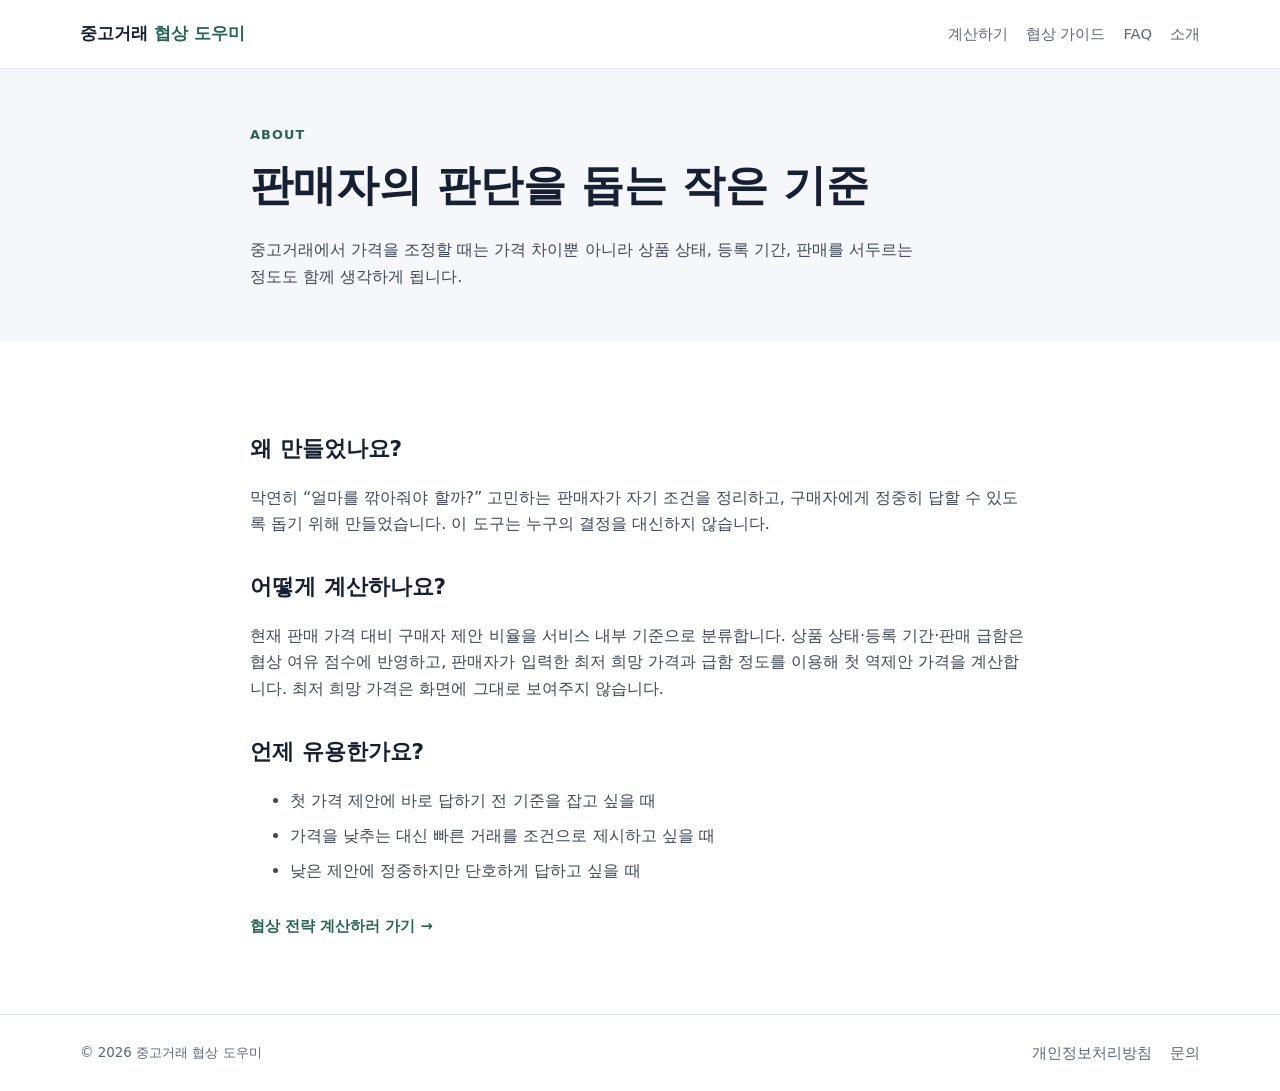
==== about.html @ 76026263 "Initial commit: 중고거래 협상 도우미" ====
<!doctype html><html lang="ko"><head><meta charset="utf-8"><meta name="viewport" content="width=device-width,initial-scale=1"><title>서비스 소개 | 중고거래 협상 도우미</title><meta name="description" content="중고거래 협상 도우미의 목적, 계산 방식, 이용 방법을 소개합니다."><link rel="canonical" href="https://example.com/about.html"><meta property="og:title" content="서비스 소개 | 중고거래 협상 도우미"><meta property="og:description" content="입력 조건을 바탕으로 협상 전략을 계산하는 방식"><meta property="og:type" content="website"><link rel="stylesheet" href="css/style.css"></head><body><header class="site-header"><div class="container nav"><a class="brand" href="index.html">중고거래 <span>협상 도우미</span></a><button class="menu-toggle" type="button" aria-expanded="false" aria-controls="site-nav">메뉴</button><nav id="site-nav" aria-label="주요 메뉴"><a href="index.html">계산하기</a><a href="guide.html">협상 가이드</a><a href="faq.html">FAQ</a><a href="about.html" aria-current="page">소개</a></nav></div></header><main><section class="page-hero"><div class="container prose"><p class="eyebrow">About</p><h1>판매자의 판단을 돕는 작은 기준</h1><p>중고거래에서 가격을 조정할 때는 가격 차이뿐 아니라 상품 상태, 등록 기간, 판매를 서두르는 정도도 함께 생각하게 됩니다.</p></div></section><article class="section container prose"><h2>왜 만들었나요?</h2><p>막연히 “얼마를 깎아줘야 할까?” 고민하는 판매자가 자기 조건을 정리하고, 구매자에게 정중히 답할 수 있도록 돕기 위해 만들었습니다. 이 도구는 누구의 결정을 대신하지 않습니다.</p><h2>어떻게 계산하나요?</h2><p>현재 판매 가격 대비 구매자 제안 비율을 서비스 내부 기준으로 분류합니다. 상품 상태·등록 기간·판매 급함은 협상 여유 점수에 반영하고, 판매자가 입력한 최저 희망 가격과 급함 정도를 이용해 첫 역제안 가격을 계산합니다. 최저 희망 가격은 화면에 그대로 보여주지 않습니다.</p><h2>언제 유용한가요?</h2><ul><li>첫 가격 제안에 바로 답하기 전 기준을 잡고 싶을 때</li><li>가격을 낮추는 대신 빠른 거래를 조건으로 제시하고 싶을 때</li><li>낮은 제안에 정중하지만 단호하게 답하고 싶을 때</li></ul><p><a class="text-link" href="index.html">협상 전략 계산하러 가기 →</a></p></article></main><footer class="site-footer"><div class="container"><p>© 2026 중고거래 협상 도우미</p><nav><a href="privacy.html">개인정보처리방침</a><a href="contact.html">문의</a></nav></div></footer><script src="js/app.js"></script></body></html>
---- css/style.css ----
:root{--ink:#172033;--muted:#5c6677;--line:#dde3eb;--paper:#fff;--soft:#f5f7fa;--brand:#286451;--brand-dark:#164535;--accent:#eff8f4;--danger:#9a382f;--radius:16px;--shadow:0 10px 30px rgba(24,38,60,.07)}*{box-sizing:border-box}html{scroll-behavior:smooth}body{margin:0;background:var(--paper);color:var(--ink);font-family:Pretendard,"Noto Sans KR",system-ui,sans-serif;line-height:1.65}.container{width:min(1120px,calc(100% - 40px));margin:auto}.narrow{width:min(800px,calc(100% - 40px));margin:auto}.site-header{border-bottom:1px solid var(--line);background:#fff;position:sticky;top:0;z-index:5}.nav{min-height:68px;display:flex;align-items:center;justify-content:space-between;gap:20px}.brand{font-weight:800;color:var(--ink);text-decoration:none;font-size:1.05rem}.brand span{color:var(--brand)}nav{display:flex;gap:18px}nav a,.text-link,.side-note a{color:var(--muted);text-decoration:none;font-size:.92rem}nav a:hover,nav a:focus-visible,.text-link,.side-note a{color:var(--brand)}.menu-toggle{display:none}.hero{padding:76px 0 64px;background:linear-gradient(155deg,#f2f8f5,#fff 68%)}.hero h1{font-size:clamp(2rem,5vw,3.3rem);line-height:1.24;letter-spacing:-.055em;margin:.2rem 0 1rem}.hero p{font-size:1.1rem;color:var(--muted);max-width:650px}.eyebrow{font-size:.8rem!important;font-weight:800;letter-spacing:.09em;text-transform:uppercase;color:var(--brand)!important;margin:0}.notice{font-size:.92rem!important;border-left:3px solid #76aa98;padding-left:12px;margin-top:24px}.text-link{font-weight:750;display:inline-block;margin-top:14px}.section{padding:58px 0}.soft{background:var(--soft);padding:28px 0}.calculator-layout{display:grid;grid-template-columns:minmax(0,1.7fr) minmax(250px,.65fr);gap:24px;align-items:start}.card{background:#fff;border:1px solid var(--line);border-radius:var(--radius);box-shadow:var(--shadow)}.form-card{padding:clamp(20px,4vw,36px)}.section-heading h2{margin:.15rem 0;font-size:1.7rem;letter-spacing:-.04em}.section-heading p:not(.eyebrow){margin:.2rem 0 24px;color:var(--muted);font-size:.94rem}.side-note{padding:24px;background:var(--accent)}.side-note h2{font-size:1.05rem;margin:0}.side-note p{font-size:.92rem;color:var(--muted)}form{display:grid;grid-template-columns:1fr 1fr;gap:18px}.field,.full,fieldset{min-width:0}.full,fieldset{grid-column:1/-1}label,legend{font-size:.92rem;font-weight:700}em,.optional{font-style:normal;font-size:.75rem;color:var(--brand);font-weight:700}input[type=text]{margin-top:6px;width:100%;padding:12px;border:1px solid #bdc7d3;border-radius:9px;font:inherit;color:var(--ink)}input:focus-visible,button:focus-visible,a:focus-visible{outline:3px solid #8bc8b1;outline-offset:2px}small{display:block;color:var(--muted);font-size:.77rem;margin-top:4px}fieldset{margin:0;padding:0;border:0}legend{margin-bottom:8px}.choice-grid{display:flex;flex-wrap:wrap;gap:8px}.choice-grid label{font-weight:500;font-size:.84rem;padding:7px 10px;border:1px solid var(--line);border-radius:99px;cursor:pointer}.choice-grid label:has(input:checked){background:var(--accent);border-color:#74ac98;color:var(--brand-dark);font-weight:700}.choice-grid input{accent-color:var(--brand)}.button{border:0;border-radius:10px;padding:13px 18px;font:inherit;font-weight:800;cursor:pointer;transition:.18s}.button:hover{transform:translateY(-1px)}.primary{grid-column:1/-1;background:var(--brand);color:#fff}.primary:hover{background:var(--brand-dark)}.secondary{background:#e2f2ea;color:var(--brand-dark)}.ghost{background:#fff;border:1px solid var(--line);color:var(--ink);margin-top:30px}.form-errors{grid-column:1/-1;color:var(--danger);font-size:.9rem}.form-errors:not(:empty){padding:10px 12px;background:#fff2f1;border-radius:8px}.disclaimer{margin:0;color:var(--muted);font-size:.88rem;text-align:center}.site-footer{border-top:1px solid var(--line);padding:26px 0;color:var(--muted);font-size:.84rem}.site-footer .container{display:flex;justify-content:space-between;gap:16px;align-items:center}.site-footer p{margin:0}.site-footer nav{flex-wrap:wrap;justify-content:flex-end}.result-section{background:var(--soft);animation:fade .35s ease}@keyframes fade{from{opacity:0;transform:translateY(8px)}to{opacity:1;transform:none}}.result-heading{text-align:center;margin-bottom:24px}.result-heading h2{font-size:2rem;margin:.15rem}.result-heading p:last-child{color:var(--muted);margin:0}.summary-grid{display:grid;grid-template-columns:repeat(4,1fr);gap:12px}.metric{padding:19px}.metric span{display:block;color:var(--muted);font-size:.8rem}.metric strong{font-size:clamp(1.25rem,3vw,1.8rem);letter-spacing:-.04em}.metric.accent{background:var(--brand);border-color:var(--brand);color:#fff}.metric.accent span,.metric.accent small{color:#dceee7}.breathing,.response-card{margin-top:16px;padding:24px}.breathing h3,.response-card h3,.renegotiation h3{margin:0 0 8px;font-size:1.18rem}.lead{font-size:1.15rem;font-weight:800;margin:0}.breathing p:last-child{color:var(--muted);margin-bottom:0}.strategy-list{margin:0;padding-left:20px}.strategy-list li{margin:7px 0}.response-text{background:var(--soft);padding:16px;border-radius:9px;margin:14px 0}.response-card #copy-status{font-size:.85rem;color:var(--brand);margin-left:10px}.result-alert{padding:14px 16px;border-radius:10px;background:#fff5e9;border:1px solid #edc689;margin:0 0 14px;font-size:.92rem}.response-grid{display:grid;grid-template-columns:1fr 1fr;gap:12px}.response-grid article{padding:18px;border:1px solid var(--line);border-radius:12px;background:#fff}.response-grid h4{margin:0;font-size:1rem}.response-grid p{font-size:.9rem;margin:8px 0;color:var(--muted)}.response-grid blockquote{margin:10px 0 0;padding:9px 12px;border-left:3px solid #9ac7b5;background:var(--soft);font-size:.87rem}.renegotiation{margin-top:24px}.page-hero{padding:55px 0 35px;background:var(--soft)}.page-hero h1{font-size:clamp(2rem,4vw,2.7rem);margin:.3rem 0}.page-hero p{color:var(--muted);max-width:680px}.prose{max-width:780px}.prose h2{margin-top:2rem;font-size:1.35rem}.prose h3{margin-top:1.5rem;font-size:1.05rem}.prose p,.prose li{color:#3f4857}.prose li{margin:.55rem 0}.faq details{border:1px solid var(--line);border-radius:10px;padding:14px 17px;margin:10px 0}.faq summary{font-weight:800;cursor:pointer}.faq p{margin:10px 0 0}.contact-placeholder{padding:18px;background:#fff6e9;border-radius:10px;border:1px solid #ebcf9d}.skip-link{position:absolute;left:-999px}.skip-link:focus{left:10px;top:10px;background:#fff;padding:8px;z-index:10}@media(max-width:760px){.menu-toggle{display:block;background:none;border:1px solid var(--line);padding:7px 9px;border-radius:8px}.nav{flex-wrap:wrap;padding:10px 0}.nav nav{display:none;width:100%;padding-bottom:6px}.nav nav.open{display:flex;flex-wrap:wrap}.calculator-layout{grid-template-columns:1fr}.side-note{display:none}.summary-grid{grid-template-columns:1fr 1fr}.response-grid{grid-template-columns:1fr}.site-footer .container{display:block}.site-footer nav{margin-top:10px;justify-content:flex-start}.hero{padding:52px 0}.section{padding:40px 0}}@media(max-width:440px){.container,.narrow{width:min(100% - 28px,1120px)}form{grid-template-columns:1fr}.field{grid-column:1/-1}.summary-grid{grid-template-columns:1fr}.choice-grid{gap:6px}}
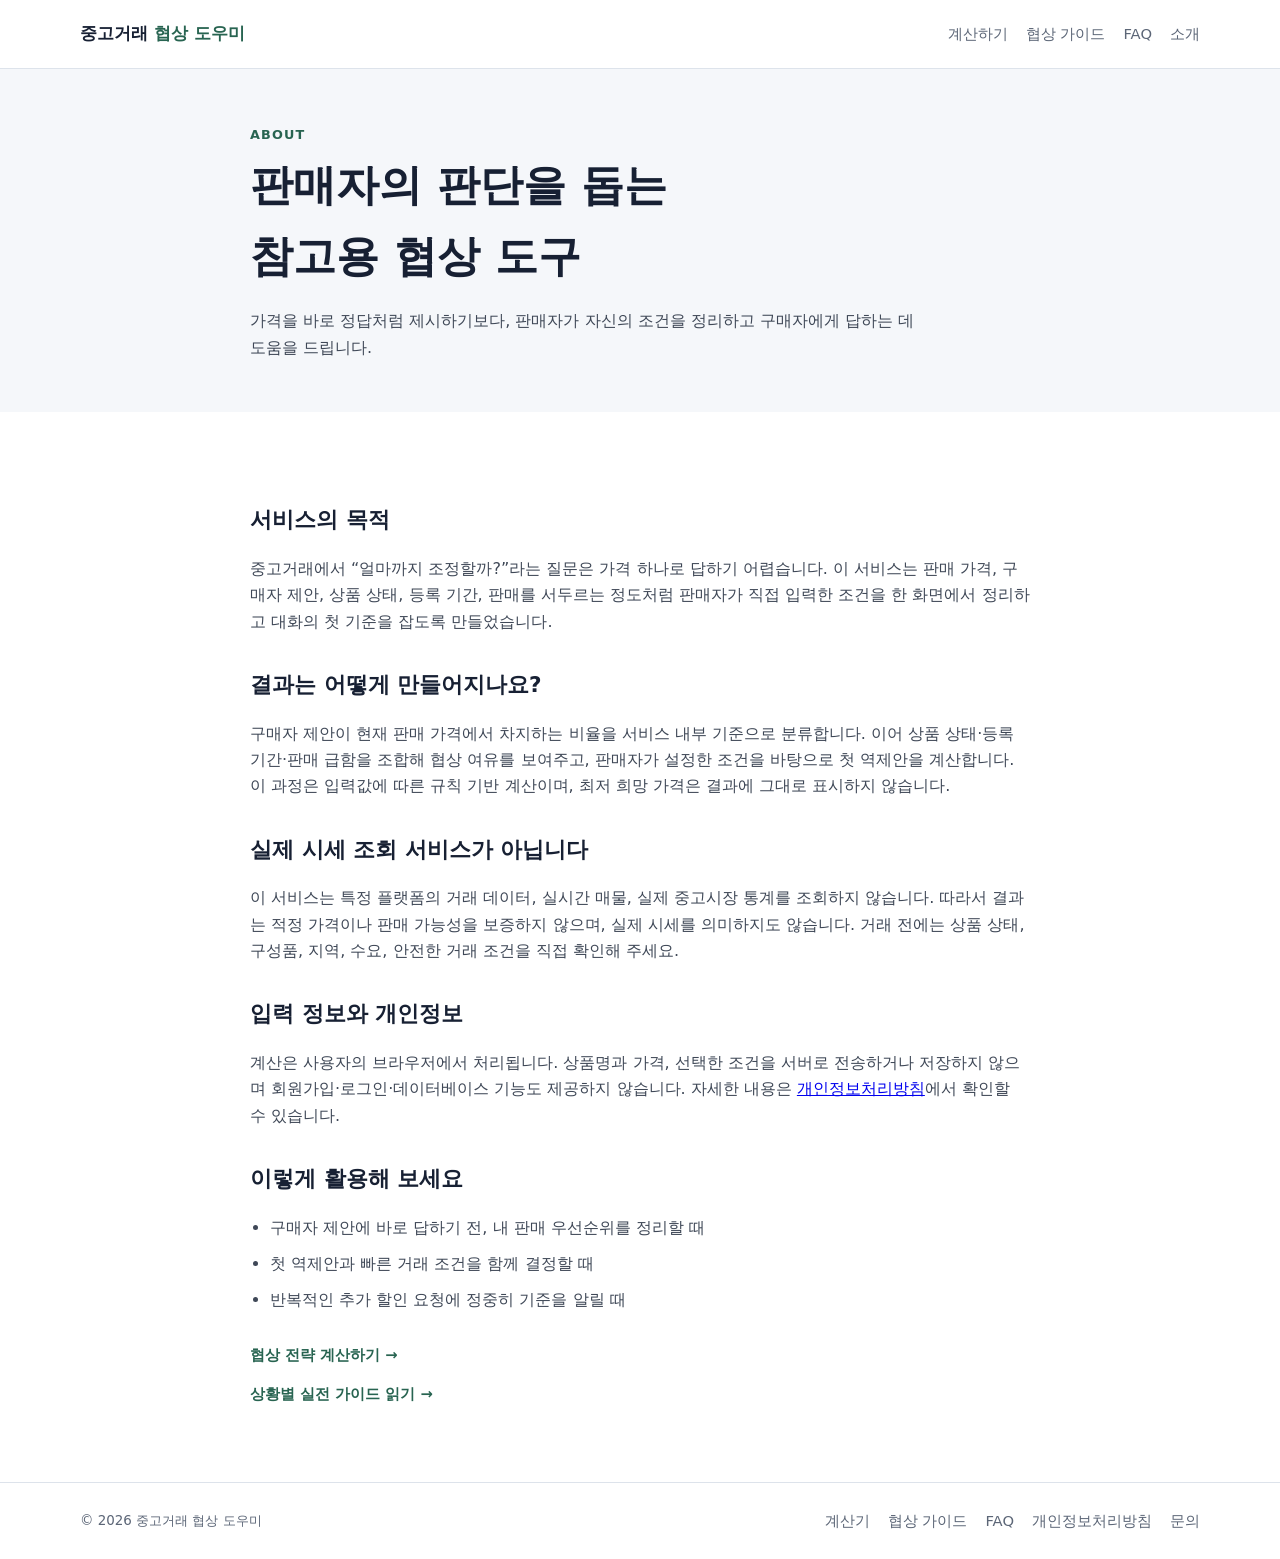
==== commit f37b8ead: "Expand content for search and AdSense readiness" ====
--- a/about.html
+++ b/about.html
@@ -1 +1 @@
-<!doctype html><html lang="ko"><head><meta charset="utf-8"><meta name="viewport" content="width=device-width,initial-scale=1"><title>서비스 소개 | 중고거래 협상 도우미</title><meta name="description" content="중고거래 협상 도우미의 목적, 계산 방식, 이용 방법을 소개합니다."><link rel="canonical" href="https://example.com/about.html"><meta property="og:title" content="서비스 소개 | 중고거래 협상 도우미"><meta property="og:description" content="입력 조건을 바탕으로 협상 전략을 계산하는 방식"><meta property="og:type" content="website"><link rel="stylesheet" href="css/style.css"></head><body><header class="site-header"><div class="container nav"><a class="brand" href="index.html">중고거래 <span>협상 도우미</span></a><button class="menu-toggle" type="button" aria-expanded="false" aria-controls="site-nav">메뉴</button><nav id="site-nav" aria-label="주요 메뉴"><a href="index.html">계산하기</a><a href="guide.html">협상 가이드</a><a href="faq.html">FAQ</a><a href="about.html" aria-current="page">소개</a></nav></div></header><main><section class="page-hero"><div class="container prose"><p class="eyebrow">About</p><h1>판매자의 판단을 돕는 작은 기준</h1><p>중고거래에서 가격을 조정할 때는 가격 차이뿐 아니라 상품 상태, 등록 기간, 판매를 서두르는 정도도 함께 생각하게 됩니다.</p></div></section><article class="section container prose"><h2>왜 만들었나요?</h2><p>막연히 “얼마를 깎아줘야 할까?” 고민하는 판매자가 자기 조건을 정리하고, 구매자에게 정중히 답할 수 있도록 돕기 위해 만들었습니다. 이 도구는 누구의 결정을 대신하지 않습니다.</p><h2>어떻게 계산하나요?</h2><p>현재 판매 가격 대비 구매자 제안 비율을 서비스 내부 기준으로 분류합니다. 상품 상태·등록 기간·판매 급함은 협상 여유 점수에 반영하고, 판매자가 입력한 최저 희망 가격과 급함 정도를 이용해 첫 역제안 가격을 계산합니다. 최저 희망 가격은 화면에 그대로 보여주지 않습니다.</p><h2>언제 유용한가요?</h2><ul><li>첫 가격 제안에 바로 답하기 전 기준을 잡고 싶을 때</li><li>가격을 낮추는 대신 빠른 거래를 조건으로 제시하고 싶을 때</li><li>낮은 제안에 정중하지만 단호하게 답하고 싶을 때</li></ul><p><a class="text-link" href="index.html">협상 전략 계산하러 가기 →</a></p></article></main><footer class="site-footer"><div class="container"><p>© 2026 중고거래 협상 도우미</p><nav><a href="privacy.html">개인정보처리방침</a><a href="contact.html">문의</a></nav></div></footer><script src="js/app.js"></script></body></html>
+<!doctype html><html lang="ko"><head><meta charset="utf-8"><meta name="viewport" content="width=device-width,initial-scale=1"><title>서비스 소개 | 중고거래 협상 도우미의 계산 기준</title><meta name="description" content="중고거래 협상 도우미의 목적, 입력 조건 기반 계산 방식, 개인정보 처리 원칙을 소개합니다."><link rel="canonical" href="https://used-market-negotiation-helper.rlawhddh3803.workers.dev/about.html"><meta property="og:title" content="서비스 소개 | 중고거래 협상 도우미"><meta property="og:description" content="입력 조건을 바탕으로 협상 대화를 돕는 참고용 도구"><meta property="og:type" content="website"><meta property="og:url" content="https://used-market-negotiation-helper.rlawhddh3803.workers.dev/about.html"><link rel="stylesheet" href="css/style.css"></head><body><a class="skip-link" href="#main">본문으로 건너뛰기</a><header class="site-header"><div class="container nav"><a class="brand" href="index.html">중고거래 <span>협상 도우미</span></a><button class="menu-toggle" type="button" aria-expanded="false" aria-controls="site-nav">메뉴</button><nav id="site-nav" aria-label="주요 메뉴"><a href="index.html">계산하기</a><a href="guide.html">협상 가이드</a><a href="faq.html">FAQ</a><a href="about.html" aria-current="page">소개</a></nav></div></header><main id="main"><section class="page-hero"><div class="container prose"><p class="eyebrow">About</p><h1>판매자의 판단을 돕는<br>참고용 협상 도구</h1><p>가격을 바로 정답처럼 제시하기보다, 판매자가 자신의 조건을 정리하고 구매자에게 답하는 데 도움을 드립니다.</p></div></section><article class="section container prose"><h2>서비스의 목적</h2><p>중고거래에서 “얼마까지 조정할까?”라는 질문은 가격 하나로 답하기 어렵습니다. 이 서비스는 판매 가격, 구매자 제안, 상품 상태, 등록 기간, 판매를 서두르는 정도처럼 판매자가 직접 입력한 조건을 한 화면에서 정리하고 대화의 첫 기준을 잡도록 만들었습니다.</p><h2>결과는 어떻게 만들어지나요?</h2><p>구매자 제안이 현재 판매 가격에서 차지하는 비율을 서비스 내부 기준으로 분류합니다. 이어 상품 상태·등록 기간·판매 급함을 조합해 협상 여유를 보여주고, 판매자가 설정한 조건을 바탕으로 첫 역제안을 계산합니다. 이 과정은 입력값에 따른 규칙 기반 계산이며, 최저 희망 가격은 결과에 그대로 표시하지 않습니다.</p><h2>실제 시세 조회 서비스가 아닙니다</h2><p>이 서비스는 특정 플랫폼의 거래 데이터, 실시간 매물, 실제 중고시장 통계를 조회하지 않습니다. 따라서 결과는 적정 가격이나 판매 가능성을 보증하지 않으며, 실제 시세를 의미하지도 않습니다. 거래 전에는 상품 상태, 구성품, 지역, 수요, 안전한 거래 조건을 직접 확인해 주세요.</p><h2>입력 정보와 개인정보</h2><p>계산은 사용자의 브라우저에서 처리됩니다. 상품명과 가격, 선택한 조건을 서버로 전송하거나 저장하지 않으며 회원가입·로그인·데이터베이스 기능도 제공하지 않습니다. 자세한 내용은 <a href="privacy.html">개인정보처리방침</a>에서 확인할 수 있습니다.</p><h2>이렇게 활용해 보세요</h2><ul class="trust-list"><li>구매자 제안에 바로 답하기 전, 내 판매 우선순위를 정리할 때</li><li>첫 역제안과 빠른 거래 조건을 함께 결정할 때</li><li>반복적인 추가 할인 요청에 정중히 기준을 알릴 때</li></ul><p><a class="text-link" href="index.html">협상 전략 계산하기 →</a><br><a class="text-link" href="guide.html">상황별 실전 가이드 읽기 →</a></p></article></main><footer class="site-footer"><div class="container"><p>© 2026 중고거래 협상 도우미</p><nav aria-label="하단 메뉴"><a href="index.html">계산기</a><a href="guide.html">협상 가이드</a><a href="faq.html">FAQ</a><a href="privacy.html">개인정보처리방침</a><a href="contact.html">문의</a></nav></div></footer><script src="js/app.js"></script></body></html>
--- a/css/style.css
+++ b/css/style.css
@@ -1 +1 @@
-:root{--ink:#172033;--muted:#5c6677;--line:#dde3eb;--paper:#fff;--soft:#f5f7fa;--brand:#286451;--brand-dark:#164535;--accent:#eff8f4;--danger:#9a382f;--radius:16px;--shadow:0 10px 30px rgba(24,38,60,.07)}*{box-sizing:border-box}html{scroll-behavior:smooth}body{margin:0;background:var(--paper);color:var(--ink);font-family:Pretendard,"Noto Sans KR",system-ui,sans-serif;line-height:1.65}.container{width:min(1120px,calc(100% - 40px));margin:auto}.narrow{width:min(800px,calc(100% - 40px));margin:auto}.site-header{border-bottom:1px solid var(--line);background:#fff;position:sticky;top:0;z-index:5}.nav{min-height:68px;display:flex;align-items:center;justify-content:space-between;gap:20px}.brand{font-weight:800;color:var(--ink);text-decoration:none;font-size:1.05rem}.brand span{color:var(--brand)}nav{display:flex;gap:18px}nav a,.text-link,.side-note a{color:var(--muted);text-decoration:none;font-size:.92rem}nav a:hover,nav a:focus-visible,.text-link,.side-note a{color:var(--brand)}.menu-toggle{display:none}.hero{padding:76px 0 64px;background:linear-gradient(155deg,#f2f8f5,#fff 68%)}.hero h1{font-size:clamp(2rem,5vw,3.3rem);line-height:1.24;letter-spacing:-.055em;margin:.2rem 0 1rem}.hero p{font-size:1.1rem;color:var(--muted);max-width:650px}.eyebrow{font-size:.8rem!important;font-weight:800;letter-spacing:.09em;text-transform:uppercase;color:var(--brand)!important;margin:0}.notice{font-size:.92rem!important;border-left:3px solid #76aa98;padding-left:12px;margin-top:24px}.text-link{font-weight:750;display:inline-block;margin-top:14px}.section{padding:58px 0}.soft{background:var(--soft);padding:28px 0}.calculator-layout{display:grid;grid-template-columns:minmax(0,1.7fr) minmax(250px,.65fr);gap:24px;align-items:start}.card{background:#fff;border:1px solid var(--line);border-radius:var(--radius);box-shadow:var(--shadow)}.form-card{padding:clamp(20px,4vw,36px)}.section-heading h2{margin:.15rem 0;font-size:1.7rem;letter-spacing:-.04em}.section-heading p:not(.eyebrow){margin:.2rem 0 24px;color:var(--muted);font-size:.94rem}.side-note{padding:24px;background:var(--accent)}.side-note h2{font-size:1.05rem;margin:0}.side-note p{font-size:.92rem;color:var(--muted)}form{display:grid;grid-template-columns:1fr 1fr;gap:18px}.field,.full,fieldset{min-width:0}.full,fieldset{grid-column:1/-1}label,legend{font-size:.92rem;font-weight:700}em,.optional{font-style:normal;font-size:.75rem;color:var(--brand);font-weight:700}input[type=text]{margin-top:6px;width:100%;padding:12px;border:1px solid #bdc7d3;border-radius:9px;font:inherit;color:var(--ink)}input:focus-visible,button:focus-visible,a:focus-visible{outline:3px solid #8bc8b1;outline-offset:2px}small{display:block;color:var(--muted);font-size:.77rem;margin-top:4px}fieldset{margin:0;padding:0;border:0}legend{margin-bottom:8px}.choice-grid{display:flex;flex-wrap:wrap;gap:8px}.choice-grid label{font-weight:500;font-size:.84rem;padding:7px 10px;border:1px solid var(--line);border-radius:99px;cursor:pointer}.choice-grid label:has(input:checked){background:var(--accent);border-color:#74ac98;color:var(--brand-dark);font-weight:700}.choice-grid input{accent-color:var(--brand)}.button{border:0;border-radius:10px;padding:13px 18px;font:inherit;font-weight:800;cursor:pointer;transition:.18s}.button:hover{transform:translateY(-1px)}.primary{grid-column:1/-1;background:var(--brand);color:#fff}.primary:hover{background:var(--brand-dark)}.secondary{background:#e2f2ea;color:var(--brand-dark)}.ghost{background:#fff;border:1px solid var(--line);color:var(--ink);margin-top:30px}.form-errors{grid-column:1/-1;color:var(--danger);font-size:.9rem}.form-errors:not(:empty){padding:10px 12px;background:#fff2f1;border-radius:8px}.disclaimer{margin:0;color:var(--muted);font-size:.88rem;text-align:center}.site-footer{border-top:1px solid var(--line);padding:26px 0;color:var(--muted);font-size:.84rem}.site-footer .container{display:flex;justify-content:space-between;gap:16px;align-items:center}.site-footer p{margin:0}.site-footer nav{flex-wrap:wrap;justify-content:flex-end}.result-section{background:var(--soft);animation:fade .35s ease}@keyframes fade{from{opacity:0;transform:translateY(8px)}to{opacity:1;transform:none}}.result-heading{text-align:center;margin-bottom:24px}.result-heading h2{font-size:2rem;margin:.15rem}.result-heading p:last-child{color:var(--muted);margin:0}.summary-grid{display:grid;grid-template-columns:repeat(4,1fr);gap:12px}.metric{padding:19px}.metric span{display:block;color:var(--muted);font-size:.8rem}.metric strong{font-size:clamp(1.25rem,3vw,1.8rem);letter-spacing:-.04em}.metric.accent{background:var(--brand);border-color:var(--brand);color:#fff}.metric.accent span,.metric.accent small{color:#dceee7}.breathing,.response-card{margin-top:16px;padding:24px}.breathing h3,.response-card h3,.renegotiation h3{margin:0 0 8px;font-size:1.18rem}.lead{font-size:1.15rem;font-weight:800;margin:0}.breathing p:last-child{color:var(--muted);margin-bottom:0}.strategy-list{margin:0;padding-left:20px}.strategy-list li{margin:7px 0}.response-text{background:var(--soft);padding:16px;border-radius:9px;margin:14px 0}.response-card #copy-status{font-size:.85rem;color:var(--brand);margin-left:10px}.result-alert{padding:14px 16px;border-radius:10px;background:#fff5e9;border:1px solid #edc689;margin:0 0 14px;font-size:.92rem}.response-grid{display:grid;grid-template-columns:1fr 1fr;gap:12px}.response-grid article{padding:18px;border:1px solid var(--line);border-radius:12px;background:#fff}.response-grid h4{margin:0;font-size:1rem}.response-grid p{font-size:.9rem;margin:8px 0;color:var(--muted)}.response-grid blockquote{margin:10px 0 0;padding:9px 12px;border-left:3px solid #9ac7b5;background:var(--soft);font-size:.87rem}.renegotiation{margin-top:24px}.page-hero{padding:55px 0 35px;background:var(--soft)}.page-hero h1{font-size:clamp(2rem,4vw,2.7rem);margin:.3rem 0}.page-hero p{color:var(--muted);max-width:680px}.prose{max-width:780px}.prose h2{margin-top:2rem;font-size:1.35rem}.prose h3{margin-top:1.5rem;font-size:1.05rem}.prose p,.prose li{color:#3f4857}.prose li{margin:.55rem 0}.faq details{border:1px solid var(--line);border-radius:10px;padding:14px 17px;margin:10px 0}.faq summary{font-weight:800;cursor:pointer}.faq p{margin:10px 0 0}.contact-placeholder{padding:18px;background:#fff6e9;border-radius:10px;border:1px solid #ebcf9d}.skip-link{position:absolute;left:-999px}.skip-link:focus{left:10px;top:10px;background:#fff;padding:8px;z-index:10}@media(max-width:760px){.menu-toggle{display:block;background:none;border:1px solid var(--line);padding:7px 9px;border-radius:8px}.nav{flex-wrap:wrap;padding:10px 0}.nav nav{display:none;width:100%;padding-bottom:6px}.nav nav.open{display:flex;flex-wrap:wrap}.calculator-layout{grid-template-columns:1fr}.side-note{display:none}.summary-grid{grid-template-columns:1fr 1fr}.response-grid{grid-template-columns:1fr}.site-footer .container{display:block}.site-footer nav{margin-top:10px;justify-content:flex-start}.hero{padding:52px 0}.section{padding:40px 0}}@media(max-width:440px){.container,.narrow{width:min(100% - 28px,1120px)}form{grid-template-columns:1fr}.field{grid-column:1/-1}.summary-grid{grid-template-columns:1fr}.choice-grid{gap:6px}}
+:root{--ink:#172033;--muted:#5c6677;--line:#dde3eb;--paper:#fff;--soft:#f5f7fa;--brand:#286451;--brand-dark:#164535;--accent:#eff8f4;--danger:#9a382f;--radius:16px;--shadow:0 10px 30px rgba(24,38,60,.07)}*{box-sizing:border-box}html{scroll-behavior:smooth}body{margin:0;background:var(--paper);color:var(--ink);font-family:Pretendard,"Noto Sans KR",system-ui,sans-serif;line-height:1.65}.container{width:min(1120px,calc(100% - 40px));margin:auto}.narrow{width:min(800px,calc(100% - 40px));margin:auto}.site-header{border-bottom:1px solid var(--line);background:#fff;position:sticky;top:0;z-index:5}.nav{min-height:68px;display:flex;align-items:center;justify-content:space-between;gap:20px}.brand{font-weight:800;color:var(--ink);text-decoration:none;font-size:1.05rem}.brand span{color:var(--brand)}nav{display:flex;gap:18px}nav a,.text-link,.side-note a{color:var(--muted);text-decoration:none;font-size:.92rem}nav a:hover,nav a:focus-visible,.text-link,.side-note a{color:var(--brand)}.menu-toggle{display:none}.hero{padding:76px 0 64px;background:linear-gradient(155deg,#f2f8f5,#fff 68%)}.hero h1{font-size:clamp(2rem,5vw,3.3rem);line-height:1.24;letter-spacing:-.055em;margin:.2rem 0 1rem}.hero p{font-size:1.1rem;color:var(--muted);max-width:650px}.eyebrow{font-size:.8rem!important;font-weight:800;letter-spacing:.09em;text-transform:uppercase;color:var(--brand)!important;margin:0}.notice{font-size:.92rem!important;border-left:3px solid #76aa98;padding-left:12px;margin-top:24px}.text-link{font-weight:750;display:inline-block;margin-top:14px}.section{padding:58px 0}.soft{background:var(--soft);padding:28px 0}.calculator-layout{display:grid;grid-template-columns:minmax(0,1.7fr) minmax(250px,.65fr);gap:24px;align-items:start}.card{background:#fff;border:1px solid var(--line);border-radius:var(--radius);box-shadow:var(--shadow)}.form-card{padding:clamp(20px,4vw,36px)}.section-heading h2{margin:.15rem 0;font-size:1.7rem;letter-spacing:-.04em}.section-heading p:not(.eyebrow){margin:.2rem 0 24px;color:var(--muted);font-size:.94rem}.side-note{padding:24px;background:var(--accent)}.side-note h2{font-size:1.05rem;margin:0}.side-note p{font-size:.92rem;color:var(--muted)}form{display:grid;grid-template-columns:1fr 1fr;gap:18px}.field,.full,fieldset{min-width:0}.full,fieldset{grid-column:1/-1}label,legend{font-size:.92rem;font-weight:700}em,.optional{font-style:normal;font-size:.75rem;color:var(--brand);font-weight:700}input[type=text]{margin-top:6px;width:100%;padding:12px;border:1px solid #bdc7d3;border-radius:9px;font:inherit;color:var(--ink)}input:focus-visible,button:focus-visible,a:focus-visible{outline:3px solid #8bc8b1;outline-offset:2px}small{display:block;color:var(--muted);font-size:.77rem;margin-top:4px}fieldset{margin:0;padding:0;border:0}legend{margin-bottom:8px}.choice-grid{display:flex;flex-wrap:wrap;gap:8px}.choice-grid label{font-weight:500;font-size:.84rem;padding:7px 10px;border:1px solid var(--line);border-radius:99px;cursor:pointer}.choice-grid label:has(input:checked){background:var(--accent);border-color:#74ac98;color:var(--brand-dark);font-weight:700}.choice-grid input{accent-color:var(--brand)}.button{border:0;border-radius:10px;padding:13px 18px;font:inherit;font-weight:800;cursor:pointer;transition:.18s}.button:hover{transform:translateY(-1px)}.primary{grid-column:1/-1;background:var(--brand);color:#fff}.primary:hover{background:var(--brand-dark)}.secondary{background:#e2f2ea;color:var(--brand-dark)}.ghost{background:#fff;border:1px solid var(--line);color:var(--ink);margin-top:30px}.form-errors{grid-column:1/-1;color:var(--danger);font-size:.9rem}.form-errors:not(:empty){padding:10px 12px;background:#fff2f1;border-radius:8px}.disclaimer{margin:0;color:var(--muted);font-size:.88rem;text-align:center}.site-footer{border-top:1px solid var(--line);padding:26px 0;color:var(--muted);font-size:.84rem}.site-footer .container{display:flex;justify-content:space-between;gap:16px;align-items:center}.site-footer p{margin:0}.site-footer nav{flex-wrap:wrap;justify-content:flex-end}.result-section{background:var(--soft);animation:fade .35s ease}@keyframes fade{from{opacity:0;transform:translateY(8px)}to{opacity:1;transform:none}}.result-heading{text-align:center;margin-bottom:24px}.result-heading h2{font-size:2rem;margin:.15rem}.result-heading p:last-child{color:var(--muted);margin:0}.summary-grid{display:grid;grid-template-columns:repeat(4,1fr);gap:12px}.metric{padding:19px}.metric span{display:block;color:var(--muted);font-size:.8rem}.metric strong{font-size:clamp(1.25rem,3vw,1.8rem);letter-spacing:-.04em}.metric.accent{background:var(--brand);border-color:var(--brand);color:#fff}.metric.accent span,.metric.accent small{color:#dceee7}.breathing,.response-card{margin-top:16px;padding:24px}.breathing h3,.response-card h3,.renegotiation h3{margin:0 0 8px;font-size:1.18rem}.lead{font-size:1.15rem;font-weight:800;margin:0}.breathing p:last-child{color:var(--muted);margin-bottom:0}.strategy-list{margin:0;padding-left:20px}.strategy-list li{margin:7px 0}.response-text{background:var(--soft);padding:16px;border-radius:9px;margin:14px 0}.response-card #copy-status{font-size:.85rem;color:var(--brand);margin-left:10px}.result-alert{padding:14px 16px;border-radius:10px;background:#fff5e9;border:1px solid #edc689;margin:0 0 14px;font-size:.92rem}.response-grid{display:grid;grid-template-columns:1fr 1fr;gap:12px}.response-grid article{padding:18px;border:1px solid var(--line);border-radius:12px;background:#fff}.response-grid h4{margin:0;font-size:1rem}.response-grid p{font-size:.9rem;margin:8px 0;color:var(--muted)}.response-grid blockquote{margin:10px 0 0;padding:9px 12px;border-left:3px solid #9ac7b5;background:var(--soft);font-size:.87rem}.renegotiation{margin-top:24px}.page-hero{padding:55px 0 35px;background:var(--soft)}.page-hero h1{font-size:clamp(2rem,4vw,2.7rem);margin:.3rem 0}.page-hero p{color:var(--muted);max-width:680px}.prose{max-width:780px}.prose h2{margin-top:2rem;font-size:1.35rem}.prose h3{margin-top:1.5rem;font-size:1.05rem}.prose p,.prose li{color:#3f4857}.prose li{margin:.55rem 0}.faq details{border:1px solid var(--line);border-radius:10px;padding:14px 17px;margin:10px 0}.faq summary{font-weight:800;cursor:pointer}.faq p{margin:10px 0 0}.contact-placeholder{padding:18px;background:#fff6e9;border-radius:10px;border:1px solid #ebcf9d}.skip-link{position:absolute;left:-999px}.skip-link:focus{left:10px;top:10px;background:#fff;padding:8px;z-index:10}@media(max-width:760px){.menu-toggle{display:block;background:none;border:1px solid var(--line);padding:7px 9px;border-radius:8px}.nav{flex-wrap:wrap;padding:10px 0}.nav nav{display:none;width:100%;padding-bottom:6px}.nav nav.open{display:flex;flex-wrap:wrap}.calculator-layout{grid-template-columns:1fr}.side-note{display:none}.summary-grid{grid-template-columns:1fr 1fr}.response-grid{grid-template-columns:1fr}.site-footer .container{display:block}.site-footer nav{margin-top:10px;justify-content:flex-start}.hero{padding:52px 0}.section{padding:40px 0}}@media(max-width:440px){.container,.narrow{width:min(100% - 28px,1120px)}form{grid-template-columns:1fr}.field{grid-column:1/-1}.summary-grid{grid-template-columns:1fr}.choice-grid{gap:6px}}.guide-intro{font-size:1.03rem}.guide-card{margin:22px 0;padding:24px;border:1px solid var(--line);border-radius:var(--radius);background:#fff;box-shadow:var(--shadow)}.guide-card h2{margin:0 0 16px;font-size:1.28rem;letter-spacing:-.03em}.guide-card dl{margin:0;display:grid;grid-template-columns:92px 1fr;gap:10px 16px}.guide-card dt{font-weight:800;color:var(--brand)}.guide-card dd{margin:0;color:#3f4857}.guide-cta{margin-top:32px;padding:28px;border-radius:var(--radius);background:var(--accent)}.guide-cta h2{margin:0;font-size:1.35rem}.guide-cta p{margin:8px 0 18px;color:var(--muted)}.guide-cta .button{display:inline-block;text-decoration:none}.explanation-grid{display:grid;grid-template-columns:repeat(2,1fr);gap:16px}.explanation-grid article{padding:22px}.explanation-grid h3{margin:0 0 8px;font-size:1.1rem}.explanation-grid p{margin:0;color:var(--muted);font-size:.94rem}.explanation-note{margin-top:16px;padding:20px;border-radius:var(--radius);background:#fff6e9;border:1px solid #ebcf9d}.trust-list{padding-left:20px}.trust-list li{margin:.6rem 0}@media(max-width:760px){.guide-card{padding:19px}.guide-card dl{grid-template-columns:1fr;gap:4px}.guide-card dd{margin-bottom:10px}.explanation-grid{grid-template-columns:1fr}}
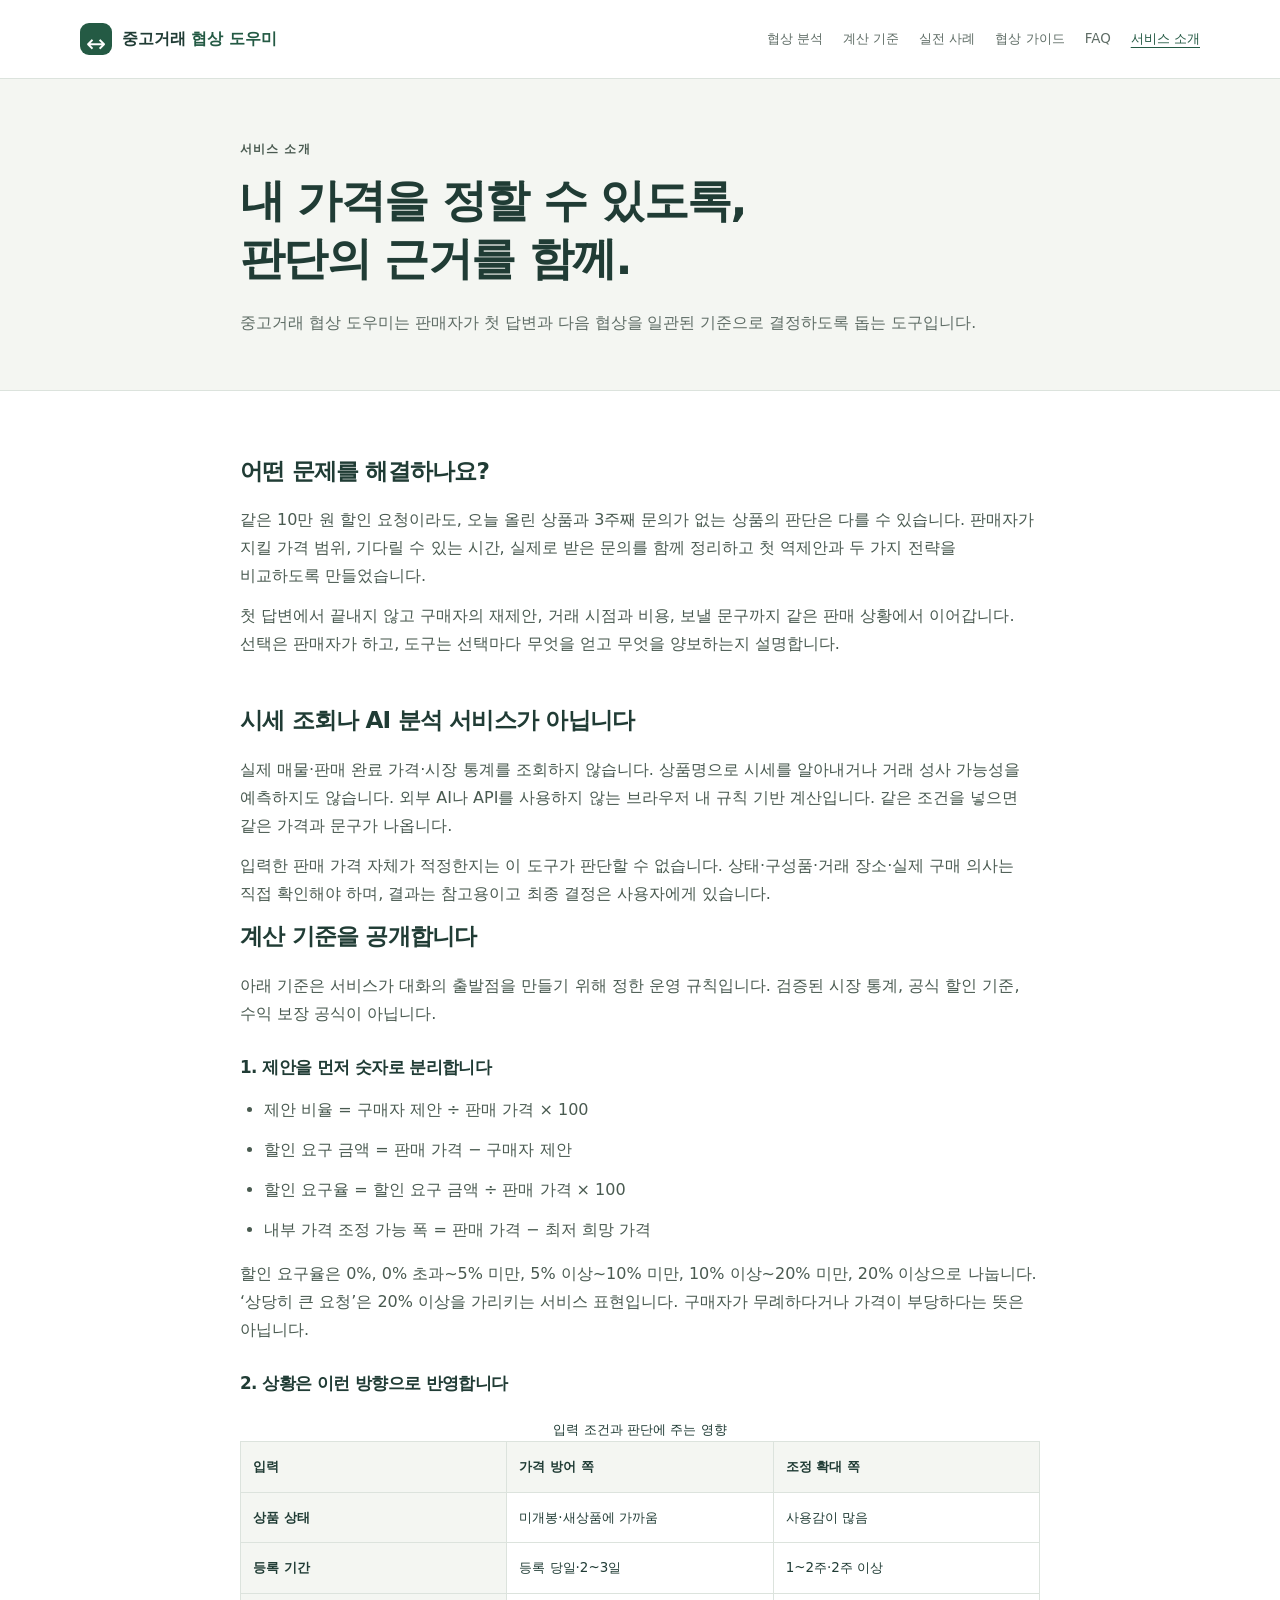
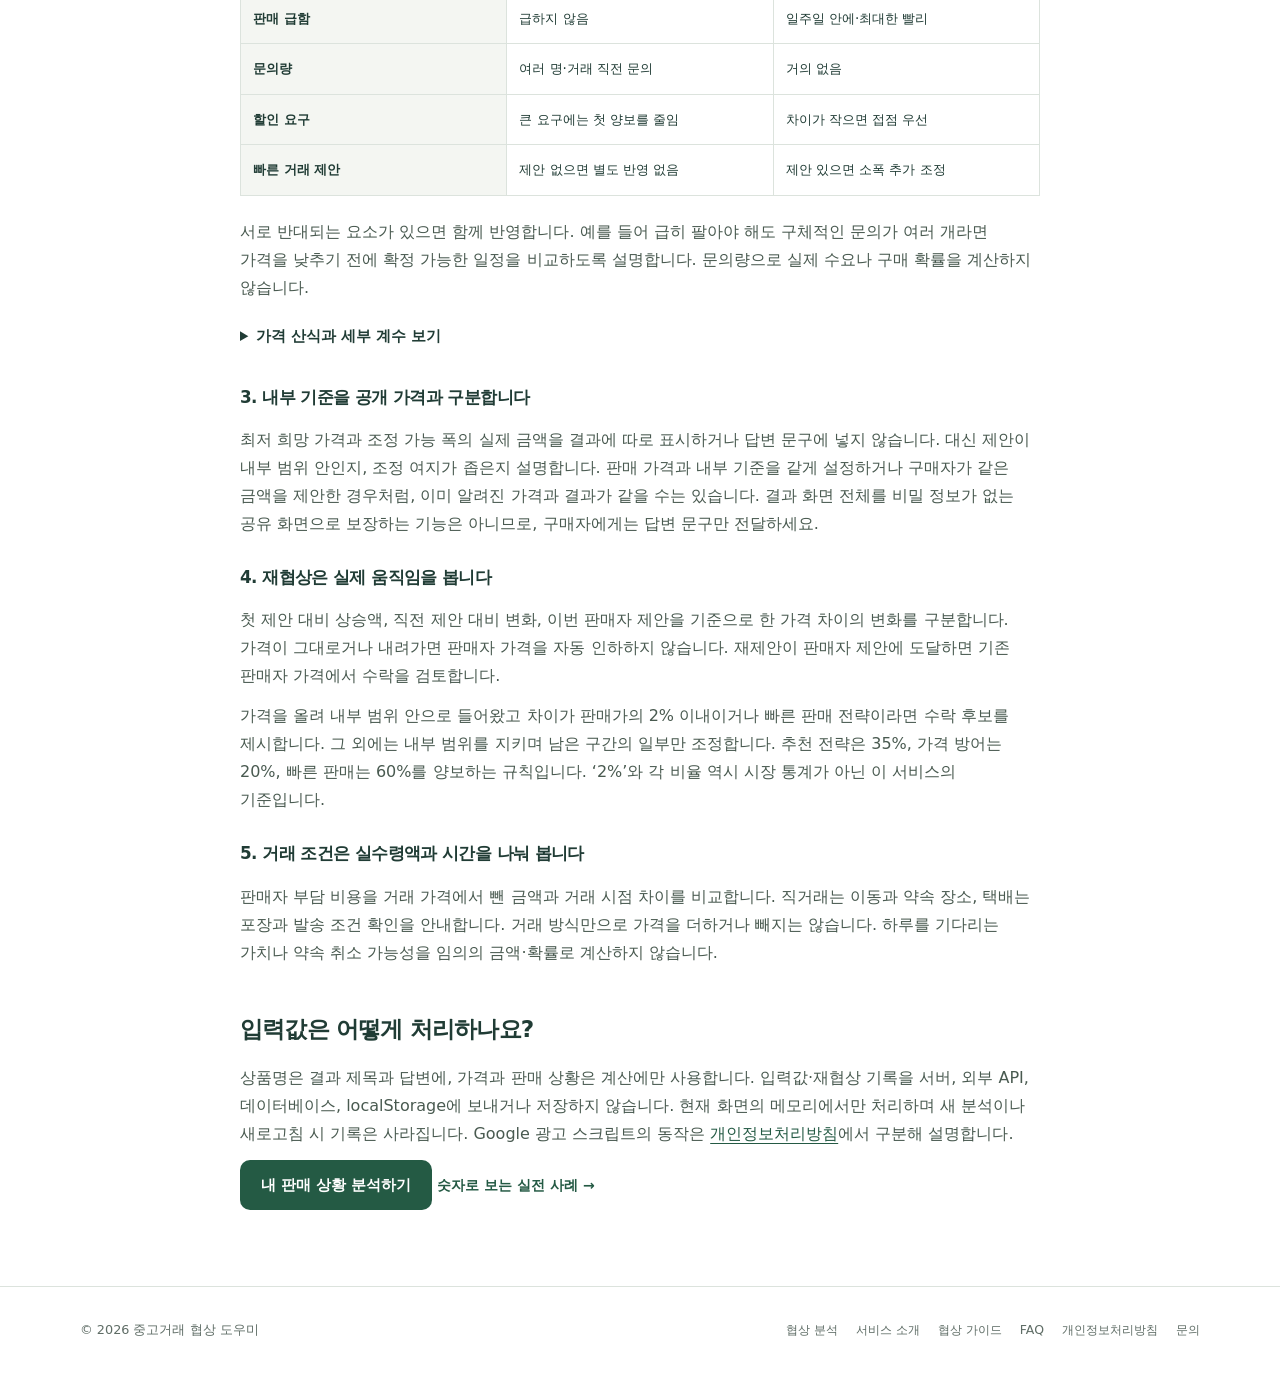
==== commit 10fbf608: "Build integrated seller decision flow with negotiation simulation and transparent guidance" ====
--- a/about.html
+++ b/about.html
@@ -1 +1,38 @@
-<!doctype html><html lang="ko"><head><meta charset="utf-8"><meta name="viewport" content="width=device-width,initial-scale=1"><title>서비스 소개 | 중고거래 협상 도우미의 계산 기준</title><meta name="description" content="중고거래 협상 도우미의 목적, 입력 조건 기반 계산 방식, 개인정보 처리 원칙을 소개합니다."><link rel="canonical" href="https://used-market-negotiation-helper.rlawhddh3803.workers.dev/about.html"><meta property="og:title" content="서비스 소개 | 중고거래 협상 도우미"><meta property="og:description" content="입력 조건을 바탕으로 협상 대화를 돕는 참고용 도구"><meta property="og:type" content="website"><meta property="og:url" content="https://used-market-negotiation-helper.rlawhddh3803.workers.dev/about.html"><link rel="stylesheet" href="css/style.css"></head><body><a class="skip-link" href="#main">본문으로 건너뛰기</a><header class="site-header"><div class="container nav"><a class="brand" href="index.html">중고거래 <span>협상 도우미</span></a><button class="menu-toggle" type="button" aria-expanded="false" aria-controls="site-nav">메뉴</button><nav id="site-nav" aria-label="주요 메뉴"><a href="index.html">계산하기</a><a href="guide.html">협상 가이드</a><a href="faq.html">FAQ</a><a href="about.html" aria-current="page">소개</a></nav></div></header><main id="main"><section class="page-hero"><div class="container prose"><p class="eyebrow">About</p><h1>판매자의 판단을 돕는<br>참고용 협상 도구</h1><p>가격을 바로 정답처럼 제시하기보다, 판매자가 자신의 조건을 정리하고 구매자에게 답하는 데 도움을 드립니다.</p></div></section><article class="section container prose"><h2>서비스의 목적</h2><p>중고거래에서 “얼마까지 조정할까?”라는 질문은 가격 하나로 답하기 어렵습니다. 이 서비스는 판매 가격, 구매자 제안, 상품 상태, 등록 기간, 판매를 서두르는 정도처럼 판매자가 직접 입력한 조건을 한 화면에서 정리하고 대화의 첫 기준을 잡도록 만들었습니다.</p><h2>결과는 어떻게 만들어지나요?</h2><p>구매자 제안이 현재 판매 가격에서 차지하는 비율을 서비스 내부 기준으로 분류합니다. 이어 상품 상태·등록 기간·판매 급함을 조합해 협상 여유를 보여주고, 판매자가 설정한 조건을 바탕으로 첫 역제안을 계산합니다. 이 과정은 입력값에 따른 규칙 기반 계산이며, 최저 희망 가격은 결과에 그대로 표시하지 않습니다.</p><h2>실제 시세 조회 서비스가 아닙니다</h2><p>이 서비스는 특정 플랫폼의 거래 데이터, 실시간 매물, 실제 중고시장 통계를 조회하지 않습니다. 따라서 결과는 적정 가격이나 판매 가능성을 보증하지 않으며, 실제 시세를 의미하지도 않습니다. 거래 전에는 상품 상태, 구성품, 지역, 수요, 안전한 거래 조건을 직접 확인해 주세요.</p><h2>입력 정보와 개인정보</h2><p>계산은 사용자의 브라우저에서 처리됩니다. 상품명과 가격, 선택한 조건을 서버로 전송하거나 저장하지 않으며 회원가입·로그인·데이터베이스 기능도 제공하지 않습니다. 자세한 내용은 <a href="privacy.html">개인정보처리방침</a>에서 확인할 수 있습니다.</p><h2>이렇게 활용해 보세요</h2><ul class="trust-list"><li>구매자 제안에 바로 답하기 전, 내 판매 우선순위를 정리할 때</li><li>첫 역제안과 빠른 거래 조건을 함께 결정할 때</li><li>반복적인 추가 할인 요청에 정중히 기준을 알릴 때</li></ul><p><a class="text-link" href="index.html">협상 전략 계산하기 →</a><br><a class="text-link" href="guide.html">상황별 실전 가이드 읽기 →</a></p></article></main><footer class="site-footer"><div class="container"><p>© 2026 중고거래 협상 도우미</p><nav aria-label="하단 메뉴"><a href="index.html">계산기</a><a href="guide.html">협상 가이드</a><a href="faq.html">FAQ</a><a href="privacy.html">개인정보처리방침</a><a href="contact.html">문의</a></nav></div></footer><script src="js/app.js"></script></body></html>
+<!doctype html>
+<html lang="ko"><head><meta charset="utf-8"><meta name="viewport" content="width=device-width,initial-scale=1">
+<title>서비스 소개와 계산 기준 | 중고거래 협상 도우미</title><meta name="description" content="가격 차이, 상태, 등록 기간, 판매 급함, 문의량으로 전략을 만드는 공개된 규칙과 서비스의 한계를 안내합니다.">
+<link rel="canonical" href="https://used-market-negotiation-helper.vercel.app/about.html"><meta property="og:title" content="서비스 소개와 계산 기준 | 중고거래 협상 도우미"><meta property="og:description" content="가격 차이, 상태, 등록 기간, 판매 급함, 문의량으로 전략을 만드는 공개된 규칙과 서비스의 한계를 안내합니다."><meta property="og:type" content="website"><meta property="og:url" content="https://used-market-negotiation-helper.vercel.app/about.html"><link rel="stylesheet" href="css/style.css"></head>
+<body><a class="skip-link" href="#main">본문으로 건너뛰기</a>
+<header class="site-header"><div class="container nav"><a class="brand" href="index.html"><span class="brand-mark" aria-hidden="true">↔</span> 중고거래 <span>협상 도우미</span></a><button class="menu-toggle" type="button" aria-expanded="false" aria-controls="site-nav">메뉴</button><nav id="site-nav" aria-label="주요 메뉴"><a href="index.html#calculator">협상 분석</a><a href="about.html#method">계산 기준</a><a href="guide.html#cases">실전 사례</a><a href="guide.html">협상 가이드</a><a href="faq.html">FAQ</a><a href="about.html" aria-current="page">서비스 소개</a></nav></div></header><main id="main"><section class="page-hero"><div class="container prose"><p class="eyebrow">서비스 소개</p><h1>내 가격을 정할 수 있도록,<br>판단의 근거를 함께.</h1><p>중고거래 협상 도우미는 판매자가 첫 답변과 다음 협상을 일관된 기준으로 결정하도록 돕는 도구입니다.</p></div></section><article class="section container prose ">
+<h2>어떤 문제를 해결하나요?</h2>
+<p>같은 10만 원 할인 요청이라도, 오늘 올린 상품과 3주째 문의가 없는 상품의 판단은 다를 수 있습니다. 판매자가 지킬 가격 범위, 기다릴 수 있는 시간, 실제로 받은 문의를 함께 정리하고 첫 역제안과 두 가지 전략을 비교하도록 만들었습니다.</p>
+<p>첫 답변에서 끝내지 않고 구매자의 재제안, 거래 시점과 비용, 보낼 문구까지 같은 판매 상황에서 이어갑니다. 선택은 판매자가 하고, 도구는 선택마다 무엇을 얻고 무엇을 양보하는지 설명합니다.</p>
+<h2>시세 조회나 AI 분석 서비스가 아닙니다</h2>
+<p>실제 매물·판매 완료 가격·시장 통계를 조회하지 않습니다. 상품명으로 시세를 알아내거나 거래 성사 가능성을 예측하지도 않습니다. 외부 AI나 API를 사용하지 않는 브라우저 내 규칙 기반 계산입니다. 같은 조건을 넣으면 같은 가격과 문구가 나옵니다.</p>
+<p>입력한 판매 가격 자체가 적정한지는 이 도구가 판단할 수 없습니다. 상태·구성품·거래 장소·실제 구매 의사는 직접 확인해야 하며, 결과는 참고용이고 최종 결정은 사용자에게 있습니다.</p>
+<section id="method"><h2>계산 기준을 공개합니다</h2>
+<p>아래 기준은 서비스가 대화의 출발점을 만들기 위해 정한 운영 규칙입니다. 검증된 시장 통계, 공식 할인 기준, 수익 보장 공식이 아닙니다.</p>
+<h3>1. 제안을 먼저 숫자로 분리합니다</h3>
+<ul><li>제안 비율 = 구매자 제안 ÷ 판매 가격 × 100</li><li>할인 요구 금액 = 판매 가격 − 구매자 제안</li><li>할인 요구율 = 할인 요구 금액 ÷ 판매 가격 × 100</li><li>내부 가격 조정 가능 폭 = 판매 가격 − 최저 희망 가격</li></ul>
+<p>할인 요구율은 0%, 0% 초과~5% 미만, 5% 이상~10% 미만, 10% 이상~20% 미만, 20% 이상으로 나눕니다. ‘상당히 큰 요청’은 20% 이상을 가리키는 서비스 표현입니다. 구매자가 무례하다거나 가격이 부당하다는 뜻은 아닙니다.</p>
+<h3>2. 상황은 이런 방향으로 반영합니다</h3>
+<table class="rule-table"><caption>입력 조건과 판단에 주는 영향</caption><thead><tr><th scope="col">입력</th><th scope="col">가격 방어 쪽</th><th scope="col">조정 확대 쪽</th></tr></thead><tbody><tr><th scope="row">상품 상태</th><td>미개봉·새상품에 가까움</td><td>사용감이 많음</td></tr><tr><th scope="row">등록 기간</th><td>등록 당일·2~3일</td><td>1~2주·2주 이상</td></tr><tr><th scope="row">판매 급함</th><td>급하지 않음</td><td>일주일 안에·최대한 빨리</td></tr><tr><th scope="row">문의량</th><td>여러 명·거래 직전 문의</td><td>거의 없음</td></tr><tr><th scope="row">할인 요구</th><td>큰 요구에는 첫 양보를 줄임</td><td>차이가 작으면 접점 우선</td></tr><tr><th scope="row">빠른 거래 제안</th><td>제안 없으면 별도 반영 없음</td><td>제안 있으면 소폭 추가 조정</td></tr></tbody></table>
+<p>서로 반대되는 요소가 있으면 함께 반영합니다. 예를 들어 급히 팔아야 해도 구체적인 문의가 여러 개라면 가격을 낮추기 전에 확정 가능한 일정을 비교하도록 설명합니다. 문의량으로 실제 수요나 구매 확률을 계산하지 않습니다.</p>
+<details><summary>가격 산식과 세부 계수 보기</summary>
+<p class="formula">첫 후보 = 최저 희망 가격 + 내부 가격 조정 가능 폭 × 유지 비율</p>
+<p>유지 비율은 0.60에서 시작해 아래 값을 더하고, 0.18~0.90 사이로 제한합니다. 비율이 높으면 처음에 덜 양보합니다. 사용자에게 협상 능력 점수로 표시하지 않습니다.</p>
+<ul><li>상태: 미개봉 +0.10 / 새상품에 가까움 +0.06 / 사용감 적음 +0.02 / 일반적인 사용감 0 / 사용감 많음 −0.08</li><li>기간: 당일 +0.08 / 2~3일 +0.04 / 4~7일 0 / 1~2주 −0.05 / 2주 이상 −0.10</li><li>급함: 급하지 않음 +0.08 / 조금 빨리 0 / 일주일 안에 −0.10 / 최대한 빨리 −0.18</li><li>문의: 거의 없음 −0.06 / 가끔 0 / 여러 명 +0.08 / 거래 직전 +0.12</li><li>할인 요구율: 5% 미만 −0.03 / 5~10% 미만 0 / 10~20% 미만 +0.02 / 20% 이상 +0.06</li><li>구매자가 빠른 거래를 제안함: −0.04</li></ul>
+<p>가격 방어 전략은 유지 비율에 0.16을 더하되 최대 0.98, 빠른 판매는 0.22를 빼되 최소 0.08로 계산합니다. 두 전략은 서로 다른 우선순위의 후보이며 판매 성공 확률을 나타내지 않습니다.</p>
+<p>금액은 판매 가격에 따라 10만 원 이상이면 1,000원, 1만 원 이상이면 100원, 1,000원 이상이면 10원, 그 미만이면 1원 단위로 올림합니다. 구매자 제안보다 낮거나 판매 가격보다 높아지지 않게 제한하고, 가능한 경우 내부 기준보다 한 금액 단위의 여유를 남깁니다. 범위가 매우 좁으면 이 보정 때문에 전략 가격이 같아질 수 있습니다.</p>
+</details>
+<h3>3. 내부 기준을 공개 가격과 구분합니다</h3>
+<p>최저 희망 가격과 조정 가능 폭의 실제 금액을 결과에 따로 표시하거나 답변 문구에 넣지 않습니다. 대신 제안이 내부 범위 안인지, 조정 여지가 좁은지 설명합니다. 판매 가격과 내부 기준을 같게 설정하거나 구매자가 같은 금액을 제안한 경우처럼, 이미 알려진 가격과 결과가 같을 수는 있습니다. 결과 화면 전체를 비밀 정보가 없는 공유 화면으로 보장하는 기능은 아니므로, 구매자에게는 답변 문구만 전달하세요.</p>
+<h3>4. 재협상은 실제 움직임을 봅니다</h3>
+<p>첫 제안 대비 상승액, 직전 제안 대비 변화, 이번 판매자 제안을 기준으로 한 가격 차이의 변화를 구분합니다. 가격이 그대로거나 내려가면 판매자 가격을 자동 인하하지 않습니다. 재제안이 판매자 제안에 도달하면 기존 판매자 가격에서 수락을 검토합니다.</p>
+<p>가격을 올려 내부 범위 안으로 들어왔고 차이가 판매가의 2% 이내이거나 빠른 판매 전략이라면 수락 후보를 제시합니다. 그 외에는 내부 범위를 지키며 남은 구간의 일부만 조정합니다. 추천 전략은 35%, 가격 방어는 20%, 빠른 판매는 60%를 양보하는 규칙입니다. ‘2%’와 각 비율 역시 시장 통계가 아닌 이 서비스의 기준입니다.</p>
+<h3>5. 거래 조건은 실수령액과 시간을 나눠 봅니다</h3>
+<p>판매자 부담 비용을 거래 가격에서 뺀 금액과 거래 시점 차이를 비교합니다. 직거래는 이동과 약속 장소, 택배는 포장과 발송 조건 확인을 안내합니다. 거래 방식만으로 가격을 더하거나 빼지는 않습니다. 하루를 기다리는 가치나 약속 취소 가능성을 임의의 금액·확률로 계산하지 않습니다.</p></section>
+<h2>입력값은 어떻게 처리하나요?</h2>
+<p>상품명은 결과 제목과 답변에, 가격과 판매 상황은 계산에만 사용합니다. 입력값·재협상 기록을 서버, 외부 API, 데이터베이스, localStorage에 보내거나 저장하지 않습니다. 현재 화면의 메모리에서만 처리하며 새 분석이나 새로고침 시 기록은 사라집니다. Google 광고 스크립트의 동작은 <a href="privacy.html">개인정보처리방침</a>에서 구분해 설명합니다.</p>
+<p><a class="button primary" href="index.html#calculator">내 판매 상황 분석하기</a> <a class="text-link" href="guide.html#cases">숫자로 보는 실전 사례 →</a></p>
+</article></main><footer class="site-footer"><div class="container"><p>© 2026 중고거래 협상 도우미</p><nav aria-label="하단 메뉴"><a href="index.html#calculator">협상 분석</a><a href="about.html">서비스 소개</a><a href="guide.html">협상 가이드</a><a href="faq.html">FAQ</a><a href="privacy.html">개인정보처리방침</a><a href="contact.html">문의</a></nav></div></footer><script src="js/app.js"></script></body></html>
--- a/css/style.css
+++ b/css/style.css
@@ -1 +1,272 @@
-:root{--ink:#172033;--muted:#5c6677;--line:#dde3eb;--paper:#fff;--soft:#f5f7fa;--brand:#286451;--brand-dark:#164535;--accent:#eff8f4;--danger:#9a382f;--radius:16px;--shadow:0 10px 30px rgba(24,38,60,.07)}*{box-sizing:border-box}html{scroll-behavior:smooth}body{margin:0;background:var(--paper);color:var(--ink);font-family:Pretendard,"Noto Sans KR",system-ui,sans-serif;line-height:1.65}.container{width:min(1120px,calc(100% - 40px));margin:auto}.narrow{width:min(800px,calc(100% - 40px));margin:auto}.site-header{border-bottom:1px solid var(--line);background:#fff;position:sticky;top:0;z-index:5}.nav{min-height:68px;display:flex;align-items:center;justify-content:space-between;gap:20px}.brand{font-weight:800;color:var(--ink);text-decoration:none;font-size:1.05rem}.brand span{color:var(--brand)}nav{display:flex;gap:18px}nav a,.text-link,.side-note a{color:var(--muted);text-decoration:none;font-size:.92rem}nav a:hover,nav a:focus-visible,.text-link,.side-note a{color:var(--brand)}.menu-toggle{display:none}.hero{padding:76px 0 64px;background:linear-gradient(155deg,#f2f8f5,#fff 68%)}.hero h1{font-size:clamp(2rem,5vw,3.3rem);line-height:1.24;letter-spacing:-.055em;margin:.2rem 0 1rem}.hero p{font-size:1.1rem;color:var(--muted);max-width:650px}.eyebrow{font-size:.8rem!important;font-weight:800;letter-spacing:.09em;text-transform:uppercase;color:var(--brand)!important;margin:0}.notice{font-size:.92rem!important;border-left:3px solid #76aa98;padding-left:12px;margin-top:24px}.text-link{font-weight:750;display:inline-block;margin-top:14px}.section{padding:58px 0}.soft{background:var(--soft);padding:28px 0}.calculator-layout{display:grid;grid-template-columns:minmax(0,1.7fr) minmax(250px,.65fr);gap:24px;align-items:start}.card{background:#fff;border:1px solid var(--line);border-radius:var(--radius);box-shadow:var(--shadow)}.form-card{padding:clamp(20px,4vw,36px)}.section-heading h2{margin:.15rem 0;font-size:1.7rem;letter-spacing:-.04em}.section-heading p:not(.eyebrow){margin:.2rem 0 24px;color:var(--muted);font-size:.94rem}.side-note{padding:24px;background:var(--accent)}.side-note h2{font-size:1.05rem;margin:0}.side-note p{font-size:.92rem;color:var(--muted)}form{display:grid;grid-template-columns:1fr 1fr;gap:18px}.field,.full,fieldset{min-width:0}.full,fieldset{grid-column:1/-1}label,legend{font-size:.92rem;font-weight:700}em,.optional{font-style:normal;font-size:.75rem;color:var(--brand);font-weight:700}input[type=text]{margin-top:6px;width:100%;padding:12px;border:1px solid #bdc7d3;border-radius:9px;font:inherit;color:var(--ink)}input:focus-visible,button:focus-visible,a:focus-visible{outline:3px solid #8bc8b1;outline-offset:2px}small{display:block;color:var(--muted);font-size:.77rem;margin-top:4px}fieldset{margin:0;padding:0;border:0}legend{margin-bottom:8px}.choice-grid{display:flex;flex-wrap:wrap;gap:8px}.choice-grid label{font-weight:500;font-size:.84rem;padding:7px 10px;border:1px solid var(--line);border-radius:99px;cursor:pointer}.choice-grid label:has(input:checked){background:var(--accent);border-color:#74ac98;color:var(--brand-dark);font-weight:700}.choice-grid input{accent-color:var(--brand)}.button{border:0;border-radius:10px;padding:13px 18px;font:inherit;font-weight:800;cursor:pointer;transition:.18s}.button:hover{transform:translateY(-1px)}.primary{grid-column:1/-1;background:var(--brand);color:#fff}.primary:hover{background:var(--brand-dark)}.secondary{background:#e2f2ea;color:var(--brand-dark)}.ghost{background:#fff;border:1px solid var(--line);color:var(--ink);margin-top:30px}.form-errors{grid-column:1/-1;color:var(--danger);font-size:.9rem}.form-errors:not(:empty){padding:10px 12px;background:#fff2f1;border-radius:8px}.disclaimer{margin:0;color:var(--muted);font-size:.88rem;text-align:center}.site-footer{border-top:1px solid var(--line);padding:26px 0;color:var(--muted);font-size:.84rem}.site-footer .container{display:flex;justify-content:space-between;gap:16px;align-items:center}.site-footer p{margin:0}.site-footer nav{flex-wrap:wrap;justify-content:flex-end}.result-section{background:var(--soft);animation:fade .35s ease}@keyframes fade{from{opacity:0;transform:translateY(8px)}to{opacity:1;transform:none}}.result-heading{text-align:center;margin-bottom:24px}.result-heading h2{font-size:2rem;margin:.15rem}.result-heading p:last-child{color:var(--muted);margin:0}.summary-grid{display:grid;grid-template-columns:repeat(4,1fr);gap:12px}.metric{padding:19px}.metric span{display:block;color:var(--muted);font-size:.8rem}.metric strong{font-size:clamp(1.25rem,3vw,1.8rem);letter-spacing:-.04em}.metric.accent{background:var(--brand);border-color:var(--brand);color:#fff}.metric.accent span,.metric.accent small{color:#dceee7}.breathing,.response-card{margin-top:16px;padding:24px}.breathing h3,.response-card h3,.renegotiation h3{margin:0 0 8px;font-size:1.18rem}.lead{font-size:1.15rem;font-weight:800;margin:0}.breathing p:last-child{color:var(--muted);margin-bottom:0}.strategy-list{margin:0;padding-left:20px}.strategy-list li{margin:7px 0}.response-text{background:var(--soft);padding:16px;border-radius:9px;margin:14px 0}.response-card #copy-status{font-size:.85rem;color:var(--brand);margin-left:10px}.result-alert{padding:14px 16px;border-radius:10px;background:#fff5e9;border:1px solid #edc689;margin:0 0 14px;font-size:.92rem}.response-grid{display:grid;grid-template-columns:1fr 1fr;gap:12px}.response-grid article{padding:18px;border:1px solid var(--line);border-radius:12px;background:#fff}.response-grid h4{margin:0;font-size:1rem}.response-grid p{font-size:.9rem;margin:8px 0;color:var(--muted)}.response-grid blockquote{margin:10px 0 0;padding:9px 12px;border-left:3px solid #9ac7b5;background:var(--soft);font-size:.87rem}.renegotiation{margin-top:24px}.page-hero{padding:55px 0 35px;background:var(--soft)}.page-hero h1{font-size:clamp(2rem,4vw,2.7rem);margin:.3rem 0}.page-hero p{color:var(--muted);max-width:680px}.prose{max-width:780px}.prose h2{margin-top:2rem;font-size:1.35rem}.prose h3{margin-top:1.5rem;font-size:1.05rem}.prose p,.prose li{color:#3f4857}.prose li{margin:.55rem 0}.faq details{border:1px solid var(--line);border-radius:10px;padding:14px 17px;margin:10px 0}.faq summary{font-weight:800;cursor:pointer}.faq p{margin:10px 0 0}.contact-placeholder{padding:18px;background:#fff6e9;border-radius:10px;border:1px solid #ebcf9d}.skip-link{position:absolute;left:-999px}.skip-link:focus{left:10px;top:10px;background:#fff;padding:8px;z-index:10}@media(max-width:760px){.menu-toggle{display:block;background:none;border:1px solid var(--line);padding:7px 9px;border-radius:8px}.nav{flex-wrap:wrap;padding:10px 0}.nav nav{display:none;width:100%;padding-bottom:6px}.nav nav.open{display:flex;flex-wrap:wrap}.calculator-layout{grid-template-columns:1fr}.side-note{display:none}.summary-grid{grid-template-columns:1fr 1fr}.response-grid{grid-template-columns:1fr}.site-footer .container{display:block}.site-footer nav{margin-top:10px;justify-content:flex-start}.hero{padding:52px 0}.section{padding:40px 0}}@media(max-width:440px){.container,.narrow{width:min(100% - 28px,1120px)}form{grid-template-columns:1fr}.field{grid-column:1/-1}.summary-grid{grid-template-columns:1fr}.choice-grid{gap:6px}}.guide-intro{font-size:1.03rem}.guide-card{margin:22px 0;padding:24px;border:1px solid var(--line);border-radius:var(--radius);background:#fff;box-shadow:var(--shadow)}.guide-card h2{margin:0 0 16px;font-size:1.28rem;letter-spacing:-.03em}.guide-card dl{margin:0;display:grid;grid-template-columns:92px 1fr;gap:10px 16px}.guide-card dt{font-weight:800;color:var(--brand)}.guide-card dd{margin:0;color:#3f4857}.guide-cta{margin-top:32px;padding:28px;border-radius:var(--radius);background:var(--accent)}.guide-cta h2{margin:0;font-size:1.35rem}.guide-cta p{margin:8px 0 18px;color:var(--muted)}.guide-cta .button{display:inline-block;text-decoration:none}.explanation-grid{display:grid;grid-template-columns:repeat(2,1fr);gap:16px}.explanation-grid article{padding:22px}.explanation-grid h3{margin:0 0 8px;font-size:1.1rem}.explanation-grid p{margin:0;color:var(--muted);font-size:.94rem}.explanation-note{margin-top:16px;padding:20px;border-radius:var(--radius);background:#fff6e9;border:1px solid #ebcf9d}.trust-list{padding-left:20px}.trust-list li{margin:.6rem 0}@media(max-width:760px){.guide-card{padding:19px}.guide-card dl{grid-template-columns:1fr;gap:4px}.guide-card dd{margin-bottom:10px}.explanation-grid{grid-template-columns:1fr}}
+:root{--ink:#203c35;--muted:#5f6d66;--line:#dce3dd;--paper:#fff;--soft:#f4f6f2;--brand:#245a44;--brand-dark:#163e2e;--accent:#e9f1e8;--danger:#a1392e;--radius:18px;--shadow:0 5px 20px #1d392607}
+
+*{box-sizing:border-box}
+html{scroll-behavior:smooth;scroll-padding-top:100px}
+body{margin:0;background:var(--paper);color:var(--ink);font-family:"Malgun Gothic","Apple SD Gothic Neo",system-ui,sans-serif;line-height:1.75;word-break:keep-all;overflow-wrap:anywhere}
+a{color:var(--brand);text-underline-offset:4px}
+button,input,select,textarea{font:inherit}
+button,a,input,select,summary{-webkit-tap-highlight-color:transparent}
+button{cursor:pointer}
+button:disabled{opacity:.5;cursor:wait}
+[hidden]{display:none!important}
+:focus-visible{outline:3px solid #5b9277;outline-offset:4px}
+section[id],article[id]{scroll-margin-top:16px}
+.container{width:min(1120px,calc(100% - 48px));margin-inline:auto}
+.prose{max-width:800px}
+.narrow{max-width:850px}
+.small,small{font-size:.83rem;color:var(--muted)}
+small{display:block;margin-top:7px}
+h1,h2,h3,h4{line-height:1.4;letter-spacing:-.035em}
+h2{font-size:1.8rem}
+h3{font-size:1.22rem}
+p{margin:12px 0}
+ul,ol{padding-left:24px}
+li{margin:8px 0}
+
+.site-header{border-bottom:1px solid var(--line);background:#fffffffa;position:sticky;top:0;z-index:10}
+.nav{min-height:78px;display:flex;align-items:center;justify-content:space-between;gap:24px}
+.brand{font-weight:800;text-decoration:none;font-size:1rem;color:var(--ink);display:flex;align-items:center;gap:5px;flex-shrink:0}
+.brand span{color:var(--brand)}
+.brand .brand-mark{display:inline-grid;place-items:center;width:32px;height:32px;background:var(--brand);color:white;border-radius:9px;margin-right:5px;font-size:24px;font-weight:500}
+nav{display:flex;gap:20px;flex-wrap:wrap}
+nav a{text-decoration:none;color:var(--muted);font-size:.84rem}
+nav a:hover,nav a[aria-current]{color:var(--brand);text-decoration:underline}
+.menu-toggle{display:none;min-height:44px;border:1px solid var(--line);border-radius:9px;background:white;padding:7px 12px;color:var(--ink)}
+.skip-link{position:absolute;left:-9999px}
+.skip-link:focus{left:12px;top:12px;background:white;padding:12px;z-index:30}
+
+.hero{background:#f2f5ef;border-bottom:1px solid var(--line);padding:76px 0 70px}
+.hero-layout{display:grid;grid-template-columns:1.25fr 1fr;gap:70px;align-items:center}
+.eyebrow{font-size:.75rem;font-weight:800;color:var(--brand);letter-spacing:.09em;margin:0 0 12px}
+.hero h1{font-size:clamp(2.5rem,4.4vw,3.6rem);line-height:1.25;letter-spacing:-.065em;margin:16px 0 22px;font-weight:800}
+.hero h1 span{color:#60816c}
+.hero-description{color:var(--muted);font-size:1rem;margin-bottom:28px;line-height:1.95}
+.hero-note{font-size:.78rem;color:var(--muted);margin-top:13px}
+.hero-path{background:#ffffffaa;padding:30px 34px;border:1px solid #d6dfd3;border-radius:24px}
+.hero-path ol{padding:0;list-style:none;margin:22px 0}
+.hero-path li{display:flex;align-items:center;gap:20px;padding:14px 0;margin:0}
+.hero-path li+li{border-top:1px solid var(--line)}
+.hero-path li>span{font-size:1.45rem;font-weight:500;color:#859b82;letter-spacing:-.06em}
+.hero-path strong{font-size:1.02rem}
+.hero-path li p{margin:1px 0 0;font-size:.83rem;color:var(--muted)}
+.hero-path>.small{margin-bottom:0;border-top:1px solid var(--line);padding-top:16px}
+
+.button{display:inline-flex;align-items:center;justify-content:center;gap:16px;min-height:48px;padding:12px 20px;border-radius:10px;border:1px solid transparent;font-weight:700;text-decoration:none;font-size:.92rem;line-height:1.6;white-space:normal;text-align:center}
+.primary{background:var(--brand);color:white}
+.primary:hover{background:var(--brand-dark)}
+.secondary{background:var(--accent);color:var(--brand)}
+.secondary:hover{background:#dcead8}
+.ghost{background:white;border-color:var(--line);color:var(--ink)}
+.button[aria-pressed=true]{border-color:var(--brand);box-shadow:inset 0 0 0 1px var(--brand)}
+.text-link{display:inline-block;font-weight:700;font-size:.88rem;text-decoration:none;margin-top:12px}
+.text-link:hover{text-decoration:underline}
+.section{padding:64px 0}
+.section-heading{margin-bottom:26px}
+.section-heading h2,.section-heading h3{margin:0 0 10px}
+.section-heading p:not(.eyebrow){color:var(--muted);font-size:.9rem;margin:0}
+.calculator-layout{display:grid;grid-template-columns:minmax(0,1.9fr) minmax(0,1fr);gap:38px;align-items:start}
+.card{background:white;border:1px solid var(--line);border-radius:var(--radius);box-shadow:var(--shadow)}
+.form-card{padding:36px}
+.side-note{padding:28px;background:#f1f4ed;border:1px solid var(--line);border-radius:var(--radius)}
+.side-note h3{margin:0}
+.side-note p,.aside-explainer p{color:var(--muted);font-size:.88rem}
+.side-note .button{width:100%;font-size:.85rem;margin-top:12px;border:1px solid #c6d6c0}
+.aside-explainer{padding:20px 8px}
+.aside-explainer h3{font-size:.98rem}
+.input-aside{position:sticky;top:106px}
+
+form{display:grid;grid-template-columns:repeat(2,minmax(0,1fr));gap:20px}
+.field,fieldset{min-width:0}
+.full{grid-column:1/-1}
+.field label,legend{display:block;font-size:.88rem;font-weight:700;margin-bottom:7px}
+.optional{font-size:.72rem;font-weight:500;color:var(--muted);margin-left:4px}
+.field input,.field select{display:block;width:100%;min-width:0;min-height:50px;background:white;color:var(--ink);border:1px solid #bac8bd;border-radius:9px;padding:11px 12px;font-size:16px;line-height:1.5}
+.field input::placeholder{color:#829087}
+.field input[aria-invalid=true],.field select[aria-invalid=true]{border-color:var(--danger)}
+.field-help{font-size:.78rem;color:var(--muted);margin:-10px 0 0}
+.private-field{padding:17px;background:#f5f7f2;border-radius:12px}
+.checkbox-row{display:flex;align-items:center;gap:10px;font-size:.88rem;min-height:48px;cursor:pointer}
+.checkbox-row input{width:20px;height:20px;accent-color:var(--brand);flex:none}
+fieldset{border:0;padding:0;margin:0}
+.form-errors{color:var(--danger);font-size:.85rem}
+.form-errors:empty{display:none}
+.form-errors:not(:empty){background:#fff1ed;border:1px solid #f0c8bd;border-radius:9px;padding:12px}
+.form-errors p{margin:3px 0}
+.notice{background:#f1f4eb;border-left:3px solid #91aa78;padding:14px 18px;font-size:.9rem;color:#435742}
+
+.result-section{background:#f5f6f2;border-block:1px solid var(--line)}
+.result-container{max-width:940px}
+.result-heading{display:flex;justify-content:space-between;gap:20px;align-items:center}
+.result-heading h2{margin:0}
+.result-heading p:last-child{color:var(--muted);margin-bottom:0}
+.result-nav{margin:24px 0 32px;border-block:1px solid var(--line);padding:12px 0;gap:10px 20px}
+.result-nav a{min-height:32px;display:flex;align-items:center}
+.result-block{margin-top:24px}
+.result-block.card{padding:30px}
+.result-block h3{margin:0 0 18px}
+.summary-grid{display:grid;grid-template-columns:repeat(3,minmax(0,1fr));gap:16px}
+.metric{border:1px solid var(--line);border-radius:12px;background:white;padding:22px 18px;min-width:0}
+.metric span{display:block;font-size:.82rem;color:var(--muted)}
+.metric strong{display:block;font-size:clamp(1.35rem,3vw,1.8rem);letter-spacing:-.045em;margin-top:3px;font-variant-numeric:tabular-nums}
+.metric small{font-size:.72rem}
+.lead{font-size:1.05rem;font-weight:600}
+.tags{display:flex;flex-wrap:wrap;gap:7px;margin-bottom:18px}
+.tag{display:inline-block;font-size:.74rem;padding:4px 10px;border-radius:99px;background:#edf2e8;color:#48653e}
+.counter-panel{border:1px solid #bfd0b9;border-radius:var(--radius);padding:30px;background:#eaf1e4}
+.big-price{font-size:clamp(2.3rem,7vw,3.3rem);letter-spacing:-.06em;line-height:1.25;display:block;font-variant-numeric:tabular-nums}
+.counter-panel>div>p:last-child{max-width:660px;font-size:.93rem}
+.why{border-top:1px solid #c7d7be;margin-top:22px;padding-top:16px}
+summary{cursor:pointer;min-height:44px;padding:9px 0;font-weight:700;font-size:.92rem}
+details ul{padding-left:20px}
+.why li{margin-bottom:16px}
+.why li strong{font-size:.9rem}
+.why li p{margin:3px 0;font-size:.87rem;color:#496143}
+.strategy-grid{display:grid;grid-template-columns:repeat(2,minmax(0,1fr));gap:18px}
+.strategy-card{padding:26px;display:flex;flex-direction:column;min-width:0}
+.strategy-card h4{margin:15px 0 8px;font-size:1.2rem}
+.strategy-card .tag{align-self:start}
+.strategy-price{display:block;font-size:1.65rem;letter-spacing:-.04em;line-height:1.5;font-weight:800;font-variant-numeric:tabular-nums}
+.strategy-card dl{margin:18px 0 24px;flex:1}
+.strategy-card dt{font-size:.78rem;font-weight:800;margin:13px 0 2px}
+.strategy-card dd{font-size:.86rem;color:var(--muted);margin:0}
+.selection-status{font-size:.87rem;color:var(--brand);font-weight:600}
+.metric-lines{display:grid;grid-template-columns:1fr 1fr;gap:10px}
+.metric-lines p{background:var(--soft);padding:12px;margin:0;font-size:.88rem}
+.next-price{padding:14px 0;border-block:1px solid var(--line);font-size:.9rem}
+.next-price strong{display:block;font-size:1.8rem}
+.round-history{font-size:.85rem;padding-left:22px}
+.round-history:empty{display:none}
+#round-result{margin-top:24px}
+.comparison-option{background:var(--soft);padding:18px;border:1px solid var(--line);border-radius:12px;display:grid;gap:16px}
+.comparison-option legend{padding:0 8px}
+.comparison-card{background:var(--soft);border-radius:12px;padding:20px}
+.comparison-card h4{margin:0}
+.comparison-card p{font-size:.85rem}
+.comparison-card .strategy-price{font-size:1.35rem}
+.response-text{background:var(--soft);border:1px solid var(--line);padding:24px;border-radius:12px;white-space:pre-wrap;font-size:1rem;line-height:1.95;word-break:keep-all;overflow-wrap:anywhere}
+.next-steps{padding:24px 0}
+.next-steps li{font-size:.93rem;margin:14px 0}
+.learn-section{background:#fff}
+.learn-grid{display:grid;grid-template-columns:repeat(3,minmax(0,1fr));gap:20px}
+.learn-card{padding:28px;border:1px solid var(--line);border-radius:var(--radius);text-decoration:none;display:flex;flex-direction:column}
+.learn-card:hover{border-color:#849d79;background:#f7f9f4}
+.learn-card>span{font-size:.76rem;color:var(--muted)}
+.learn-card h3{font-size:1.2rem;margin:14px 0}
+.learn-card p{font-size:.85rem;color:var(--muted);flex:1}
+.learn-card strong{font-size:.8rem;margin-top:20px}
+
+.page-hero{padding:60px 0 40px;background:var(--soft);border-bottom:1px solid var(--line)}
+.page-hero h1{font-size:clamp(2.1rem,4vw,2.8rem);line-height:1.3;margin:12px 0 22px}
+.page-hero p:not(.eyebrow){color:var(--muted);font-size:.97rem}
+.prose h2{margin-top:46px;font-size:1.45rem}
+.prose h2:first-child{margin-top:0}
+.prose h3{font-size:1.05rem;margin-top:28px}
+.prose p,.prose li{color:#495a50}
+.prose li{margin:12px 0}
+.prose .notice{margin:24px 0}
+.page-toc{display:flex;flex-wrap:wrap;gap:8px 18px;padding:18px 0}
+.page-toc a{font-size:.87rem;min-height:34px}
+.guide-card{border:1px solid var(--line);padding:28px;border-radius:var(--radius);margin:28px 0;background:white}
+.guide-card h3{margin:0 0 18px;font-size:1.25rem}
+.guide-card dl{margin:0}
+.guide-card dt{font-size:.85rem;font-weight:800;color:var(--brand);margin-top:20px}
+.guide-card dd{margin:5px 0 0;color:#495a50;font-size:.92rem}
+.guide-card blockquote{background:var(--soft);border-left:3px solid #a2b88f;margin:12px 0;padding:16px;font-size:.9rem;white-space:pre-line}
+.case-numbers{display:flex;flex-wrap:wrap;gap:8px;margin:18px 0}
+.case-numbers span{padding:5px 12px;background:var(--accent);border-radius:8px;font-size:.8rem}
+.case-strategy{padding-left:18px}
+.case-strategy li{font-size:.9rem}
+.guide-cta{padding:26px;background:var(--accent);border-radius:var(--radius);margin-top:40px}
+.guide-cta h2{margin:0}
+.faq details{border:1px solid var(--line);border-radius:12px;padding:12px 20px;margin:14px 0}
+.faq details p{margin:8px 0 14px;font-size:.93rem}
+.rule-table{width:100%;border-collapse:collapse;font-size:.84rem;margin:22px 0;table-layout:fixed}
+.rule-table th,.rule-table td{text-align:left;padding:13px 12px;border:1px solid var(--line);vertical-align:top}
+.rule-table th{background:var(--soft)}
+.formula{padding:18px;background:var(--soft);border:1px solid var(--line);border-radius:10px;font-size:.93rem}
+.contact-placeholder{padding:24px;background:var(--accent);border-radius:14px}
+.site-footer{padding:32px 0;border-top:1px solid var(--line);font-size:.8rem;color:var(--muted)}
+.site-footer .container{display:flex;justify-content:space-between;align-items:center;gap:20px}
+.site-footer p{margin:0}
+.site-footer nav{gap:12px 18px}
+.site-footer nav a{font-size:.78rem}
+
+@media(max-width:1000px){.nav{gap:16px}
+.nav nav{gap:12px}
+.nav nav a{font-size:.77rem}
+.hero-layout{gap:35px}
+.hero-path{padding:26px}
+.calculator-layout{gap:24px;grid-template-columns:minmax(0,1.8fr) minmax(0,1fr)}
+.form-card{padding:28px}
+}
+
+@media(max-width:800px){html{scroll-padding-top:84px}
+.menu-toggle{display:block}
+.nav{flex-wrap:wrap;min-height:68px;padding-block:10px}
+.nav nav{display:none;width:100%;gap:4px 18px;padding-bottom:6px}
+.nav nav.open{display:flex}
+.nav nav a{font-size:.87rem;min-height:44px;display:flex;align-items:center}
+.hero{padding:48px 0}
+.hero-layout{grid-template-columns:1fr;gap:28px}
+.hero-path{display:none}
+.hero h1{font-size:2.8rem}
+.calculator-layout{grid-template-columns:1fr}
+.input-aside{position:static;display:grid;grid-template-columns:1fr 1fr;gap:20px}
+.side-note{padding:22px}
+.aside-explainer{padding:8px}
+.section{padding:40px 0}
+.learn-grid{grid-template-columns:1fr}
+.learn-card{padding:24px}
+.learn-card h3 br{display:none}
+.learn-card strong{margin-top:10px}
+.site-footer .container{display:block}
+.site-footer nav{margin-top:12px}
+.result-block.card{padding:24px}
+.result-heading{align-items:flex-start}
+.summary-grid{gap:10px}
+.metric{padding:18px 12px}
+.metric strong{font-size:1.45rem}
+.page-hero{padding:40px 0 26px}
+}
+
+@media(max-width:540px){.container{width:calc(100% - 32px)}
+.brand{font-size:.86rem;gap:3px}
+.brand .brand-mark{width:27px;height:27px;font-size:20px;margin-right:3px}
+.hero h1{font-size:2.45rem}
+.hero-description{font-size:.91rem}
+.form-card{padding:22px 18px}
+.section-heading h2{font-size:1.4rem}
+form{grid-template-columns:1fr;gap:18px}
+.field{grid-column:1/-1}
+.input-aside{grid-template-columns:1fr;gap:12px}
+.aside-explainer{padding:14px 6px}
+.strategy-grid,.summary-grid,.metric-lines{grid-template-columns:1fr}
+.summary-grid{gap:9px}
+.metric{display:grid;grid-template-columns:1fr auto;align-items:center;padding:15px 17px;gap:0 10px}
+.metric small{grid-column:1/-1;margin-top:1px}
+.metric strong{font-size:1.48rem;margin:0}
+.result-heading{display:block}
+.result-heading h2{font-size:1.65rem}
+.result-heading .button{margin-top:18px}
+.result-block.card,.counter-panel{padding:22px 18px}
+.result-nav{gap:4px 15px}
+.result-nav a{min-height:40px}
+.strategy-card{padding:22px}
+.strategy-card dd{font-size:.9rem}
+.response-text{padding:18px;font-size:.95rem}
+.comparison-option{padding:18px 14px}
+.guide-card{padding:22px 18px}
+.rule-table th,.rule-table td{padding:10px 8px;font-size:.78rem}
+.page-hero h1{font-size:2rem}
+.big-price{font-size:2.5rem}
+}
+
+@media(prefers-reduced-motion:reduce){html{scroll-behavior:auto}
+*{animation:none!important;transition:none!important}
+}
+
+@media print{.site-header,.site-footer,.input-aside,.button,.result-nav{display:none}
+.result-section{background:white}
+.card{break-inside:avoid;box-shadow:none}
+.container{width:100%}
+}
